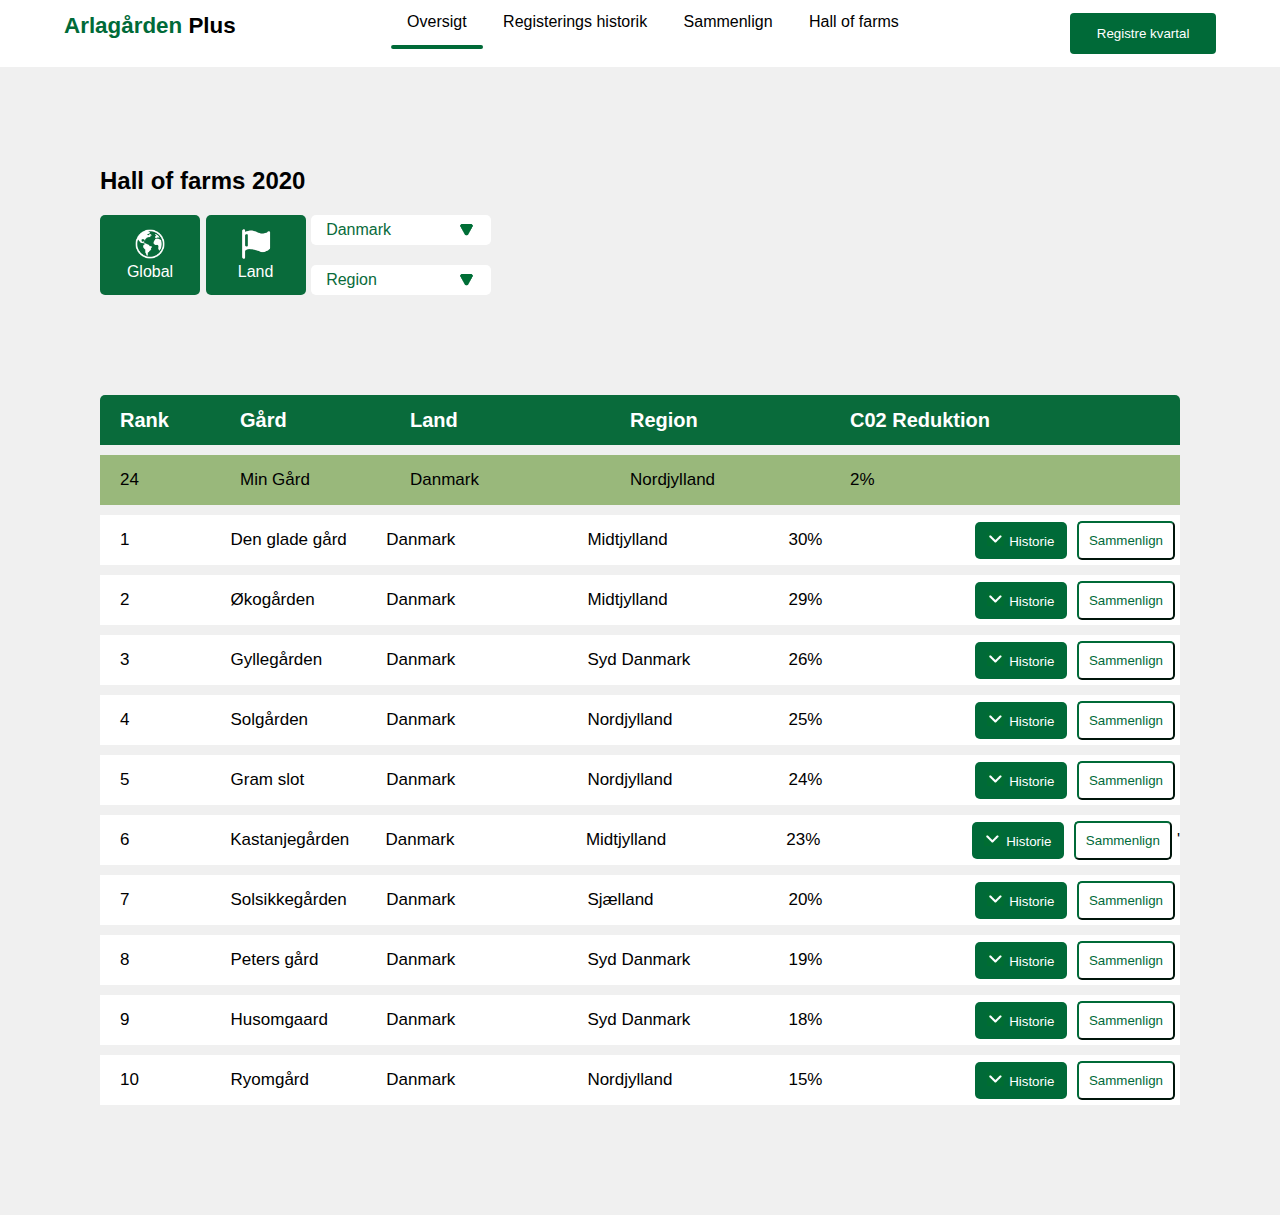
==== hall-of-farms.html @ 29dc4405 "Update hall-of-farms.html" ====
<!DOCTYPE html>
<html lang="en">

<head>
    <meta http-equiv="Content-Type" content="text/html; charset=utf-8" />
    <meta name="description" content="" />
    <meta name="author" content="" />
    <meta name="viewport"
        content="user-scalable=no, initial-scale=1.0, maximum-scale=1.0, minimum-scale=1.0, width=device-width" />
    <title>Arlagården Plus</title>
    <link href="./css/hall-of-farms.css" rel="stylesheet" />
</head>

<body>


    <header>
        <p class="header-logo">Arlagården <span>Plus</span></p>

        <ul id="headernav" class="header-nav">
            <li class="selected"><a href="#oversigt" class="nav-links">Oversigt</a></li>
            <li><a href="#registerings-historik" class="nav-links">Registerings historik</a> </li>
            <li><a href="#sammenlign" class="nav-links">Sammenlign</a> </li>
            <li><a href="#hall-of-farms" class="nav-links">Hall of farms</a></li>
            <div id="navSelection" class="selection"></div>
        </ul>

        <button class="btn main-btn">Registre kvartal</button>
    </header>

    <div class="grid-box">

        <div class="grid-item item1">
            <h2>Hall of farms 2020</h2>
        </div>

        <div class="grid-item item2">
            <button type="button" id="button"><img src="images/global-icon.png" id="icon"
                    alt="flag-icon"><br>Global</button>
        </div>

        <div class="grid-item item3">
            <button type="button" id="button"><img src="images/flag-icon.png" id="icon"
                    alt="flag-icon"><br>Land</button>
        </div>

        <div class="grid-item item4">
            <div class="dropdown">
                <button onclick="dropDownFunction()" class="dropbtn">Danmark<img src="images/arrow.png" id="arrow-icon"
                        alt="arrow"></button>
                <div id="myDropdown" class="dropdown-content">
                    <a href="#">Danmark</a>
                    <a href="#">Tyskland</a>
                    <a href="#">Sverige</a>
                    <a href="#">Norge</a>
                </div>
            </div>
        </div>

        <div class="grid-item item5">
            <div class="dropdown">
                <button onclick="dropDownFunction2()" class="dropbtn">Region<img src="images/arrow.png" id="arrow-icon"
                        alt="arrow"></button>
                <div id="myDropdown2" class="dropdown-content">
                    <a href="#">Nordjylland</a>
                    <a href="#">Midtjylland</a>
                    <a href="#">Syd Danmark</a>
                    <a href="#">Sjælland</a>
                </div>
            </div>
        </div>
        <div class="grid-item item6">
            <div class="flex-container">
                <div style="flex-basis: 100px"><b>Rank</b></div>
                <div><b>Gård</b></div>
                <div style="flex-basis: 200px"><b>Land</b></div>
                <div style="flex-basis: 200px"><b>Region</b></div>
                <div style="flex-basis: 200px"><b>C02 Reduktion</b></div>
            </div>
            <div class="grid-item item6">
                <div class="flex-container2">
                    <div style="flex-basis: 100px">24</div>
                    <div>Min Gård</div>
                    <div style="flex-basis: 200px">Danmark</div>
                    <div style="flex-basis: 200px">Nordjylland</div>
                    <div style="flex-basis: 200px">2%</div>
                </div>
            </div>
            <div class="grid-item item6">
                <div class="flex-container3">
                    <div style="flex-basis: 100px">1</div>
                    <div>Den glade gård</div>
                    <div style="flex-basis: 200px">Danmark</div>
                    <div style="flex-basis: 200px">Midtjylland</div>
                    <div style="flex-basis: 200px">30%</div>
                    <button type="button" id="rank-btn1"><img src="images/arrow2.png" id="arrow-icon2"
                            alt="arrow">Historie</button>
                    <button type="button" id="rank-btn2">Sammenlign</button>
                </div>
            </div>
            <div class="grid-item item6">
                <div class="flex-container3">
                    <div style="flex-basis: 100px">2</div>
                    <div>Økogården</div>
                    <div style=" flex-basis: 200px">Danmark</div>
                    <div style="flex-basis: 200px">Midtjylland</div>
                    <div style="flex-basis: 200px">29%</div>
                    <button type="button" id="rank-btn1"><img src="images/arrow2.png" id="arrow-icon2"
                            alt="arrow">Historie</button>
                    <button type="button" id="rank-btn2">Sammenlign</button>
                </div>
            </div>
            <div class="grid-item item6">
                <div class="flex-container3">
                    <div style="flex-basis: 100px">3</div>
                    <div>Gyllegården</div>
                    <div style=" flex-basis: 200px">Danmark</div>
                    <div style="flex-basis: 200px">Syd Danmark</div>
                    <div style="flex-basis: 200px">26%</div>
                    <button type="button" id="rank-btn1"><img src="images/arrow2.png" id="arrow-icon2"
                            alt="arrow">Historie</button>
                    <button type="button" id="rank-btn2">Sammenlign</button>
                </div>
            </div>
            <div class="grid-item item6">
                <div class="flex-container3">
                    <div style="flex-basis: 100px">4</div>
                    <div>Solgården</div>
                    <div style=" flex-basis: 200px">Danmark</div>
                    <div style="flex-basis: 200px">Nordjylland</div>
                    <div style="flex-basis: 200px">25%</div>
                    <button type="button" id="rank-btn1"><img src="images/arrow2.png" id="arrow-icon2"
                            alt="arrow">Historie</button>
                    <button type="button" id="rank-btn2">Sammenlign</button>
                </div>
            </div>
            <div class="grid-item item6">
                <div class="flex-container3">
                    <div style="flex-basis: 100px">5</div>
                    <div>Gram slot</div>
                    <div style=" flex-basis: 200px">Danmark</div>
                    <div style="flex-basis: 200px">Nordjylland</div>
                    <div style="flex-basis: 200px">24%</div>
                    <button type="button" id="rank-btn1"><img src="images/arrow2.png" id="arrow-icon2"
                            alt="arrow">Historie</button>
                    <button type="button" id="rank-btn2">Sammenlign</button>
                </div>
            </div>
            <div class="grid-item item6">
                <div class="flex-container3">
                    <div style="flex-basis: 100px">6</div>
                    <div>Kastanjegården</div>
                    <div style="flex-basis: 200px">Danmark</div>
                    <div style="flex-basis: 200px">Midtjylland</div>
                    <div style="flex-basis: 200px">23%</div><button type="button" id="rank-btn1"><img
                            src="images/arrow2.png" id="arrow-icon2" alt="arrow">Historie</button>
                    <button type="button" id="rank-btn2">Sammenlign</button>'
                </div>
            </div>
            <div class="grid-item item6">
                <div class="flex-container3">
                    <div style="flex-basis: 100px">7</div>
                    <div>Solsikkegården</div>
                    <div style="flex-basis: 200px">Danmark</div>
                    <div style="flex-basis: 200px">Sjælland</div>
                    <div style="flex-basis: 200px">20%</div>
                    <button type="button" id="rank-btn1"><img src="images/arrow2.png" id="arrow-icon2"
                            alt="arrow">Historie</button>
                    <button type="button" id="rank-btn2">Sammenlign</button>
                </div>
            </div>
            <div class="grid-item item6">
                <div class="flex-container3">
                    <div style="flex-basis: 100px">8</div>
                    <div>Peters gård</div>
                    <div style="flex-basis: 200px">Danmark</div>
                    <div style="flex-basis: 200px">Syd Danmark</div>
                    <div style="flex-basis: 200px">19%</div>
                    <button type="button" id="rank-btn1"><img src="images/arrow2.png" id="arrow-icon2"
                            alt="arrow">Historie</button>
                    <button type="button" id="rank-btn2">Sammenlign</button>
                </div>
            </div>
            <div class="grid-item item6">
                <div class="flex-container3">
                    <div style="flex-basis: 100px">9</div>
                    <div>Husomgaard</div>
                    <div style="flex-basis: 200px">Danmark</div>
                    <div style="flex-basis: 200px">Syd Danmark</div>
                    <div style="flex-basis: 200px">18%</div>
                    <button type="button" id="rank-btn1"><img src="images/arrow2.png" id="arrow-icon2"
                            alt="arrow">Historie</button>
                    <button type="button" id="rank-btn2">Sammenlign</button>
                </div>
            </div>
            <div class="grid-item item6">
                <div class="flex-container3">
                    <div style="flex-basis: 100px">10</div>
                    <div>Ryomgård</div>
                    <div style="flex-basis: 200px">Danmark</div>
                    <div style="flex-basis: 200px">Nordjylland</div>
                    <div style="flex-basis: 200px">15%</div>
                    <button type="button" id="rank-btn1"><img src="images/arrow2.png" id="arrow-icon2"
                            alt="arrow">Historie</button>
                    <button type="button" id="rank-btn2">Sammenlign</button>
                </div>
            </div>
        </div>
    </div>

    <script src="./js/main.js"></script>
    <script src="./js/hall-of-farms.js"></script>
</body>

</html>
---- css/hall-of-farms.css ----
/* CSS Default */
:root {

    --font-heading: 'Arla Strong', "Monserrat", "Roboto", "Arial", sans-serif;
    --font-paragrath: "Arla Interface", Helvetica, Arial, sans-serif;
    --sm-fs: 1rem;
    --ns-fs: 1.25rem;
    --bg-fs: 1.25rem;

    --bg-color: #F0F0F0;
    --main-dark: #006A38;
    --main-normal: #619661;
    --main-light: #99B87B;
}


* {
    margin: 0;
    padding: 0;
    box-sizing: border-box;
}

body {
    font-family: "Arla Interface", Helvetica, Arial, sans-serif;
    font-size: var(--sm-fs);
    background-color: var(--bg-color);
}

.header-logo {
    font-size: 1.4rem;
    color: var(--main-dark); 
    font-weight: 700;
}

.header-logo span {
    color: black; 
}

header {
    padding: .8rem 4rem;
    background-color: white;
    width: 100%;
    display: flex;
    justify-content: space-between;
}

ul {
    list-style-type: none;
}

header li {
    display: inline-block;
    padding: 0 1em;
}

.btn{
    background-color: var(--main-dark);
    color: white;
    border-radius: 4px;
    border: none;
    padding: 1em 2em;
    display: flex;
    align-items: center;
}

.btn > img {
    margin-left: 1em;
    height: 1em;
}

.header-nav {
    display: block;
    /* position: relative; */
    /* overflow: hidden; */
}

.nav-links {
    color: black;
    text-decoration: none;
    position: relative;
}

.selection {
    position: absolute;
    background-color: var(--main-dark);
    width: 30%;
    left: 0%;
    height: 4px;
    /* bottom: -.8em; */
    top: 45px;
    border-radius: 2px;
    user-select: none;
    
}

.nav-links:hover {
    color: var(--main-dark);
}

.grid-box {
    display: grid;
    margin: 100px;
    row-gap: 20px;
}

.item1 {
    grid-column: 1 / span 2;
    grid-row: 1;
}

.item2 {
    grid-column: 1;
    grid-row: 2 / span 2;
}

.item3 {
    grid-column: 2;
    grid-row: 2 / span 2;
}

.item4 {
    grid-column: 3 / span 2;
    grid-row: 2;
}

.item5 {
    grid-column: 3 / span 2;
    grid-row: 3;
}

.item6 {
    grid-column: 1 / span 20;
    grid-row: 8;
}

#button {
    color: white;
    background-color: #096B3B;
    font-size: 16px;
    border: none;
    border-radius: 5px;
    width: 100px;
    height: 80px;
    cursor: pointer;
}

#icon {
    width: 30px;
}

#arrow-icon {
    height: 17px;
    float: right;
    padding-right: 15px;
}

#arrow-icon2 {
    height: 14px;
    margin-right: 5px;
}

/* Dropdown Button */
.dropbtn {
  background-color: white;
  color: #096B3B;
  font-size: 16px;
  text-align: left;
  padding-left: 15px;
  border-radius: 5px;
  border: none;
  cursor: pointer;
  width: 180px;
  height: 30px;
}

.dropbtn:hover, .dropbtn:focus {
  background-color: white;
}

.dropdown {
  position: relative;
  display: inline-block;
}

.dropdown-content {
  display: none;
  position: absolute;
  background-color: #f1f1f1;
  min-width: 160px;
  box-shadow: 0px 8px 16px 0px rgba(0,0,0,0.2);
  z-index: 1;
}

.dropdown-content a {
  color: black;
  padding: 12px 16px;
  text-decoration: none;
  display: block;
}

.dropdown-content a:hover {background-color: #ddd}

.show {display:block;}

/* rank liste */
.flex-container {
  display: flex;
  align-items: stretch;
  background-color: #096B3B;
  height: 50px;
  border-radius: 5px 5px 0px 0px;
  margin-bottom: 10px;
}

.flex-container > div {
  color: white;
  width: 150px;
  line-height: 50px;
  font-size: 20px;
  margin-left: 20px;
}

.flex-container2 {
  display: flex;
  align-items: stretch;
  background-color: #99B87B;
  height: 50px;
  margin-bottom: 10px;
}

.flex-container2 > div {
  width: 150px;
  line-height: 50px;
  font-size: 17px;
  margin-left: 20px;
}

.flex-container3 {
  display: flex;
  align-items: center;
  background-color: white;
  height: 50px;
  margin-bottom: 10px;
}

.flex-container3 > div {
  width: 150px;
  line-height: 50px;
  font-size: 17px;
  margin-left: 20px;
}

#rank-btn1 {
    background-color: #006A38;
    color: white;
    margin: 5px;
    padding: 10px;
    border: none;
    border-radius: 5px;
    width: 100px;
    cursor: pointer;
}

#rank-btn2 {
    background-color:white;
    color: #006A38;
    margin: 5px;
    padding: 10px;
    border-color: #006A38;
    border-radius: 5px;
    width: 100px;
    cursor: pointer;
}
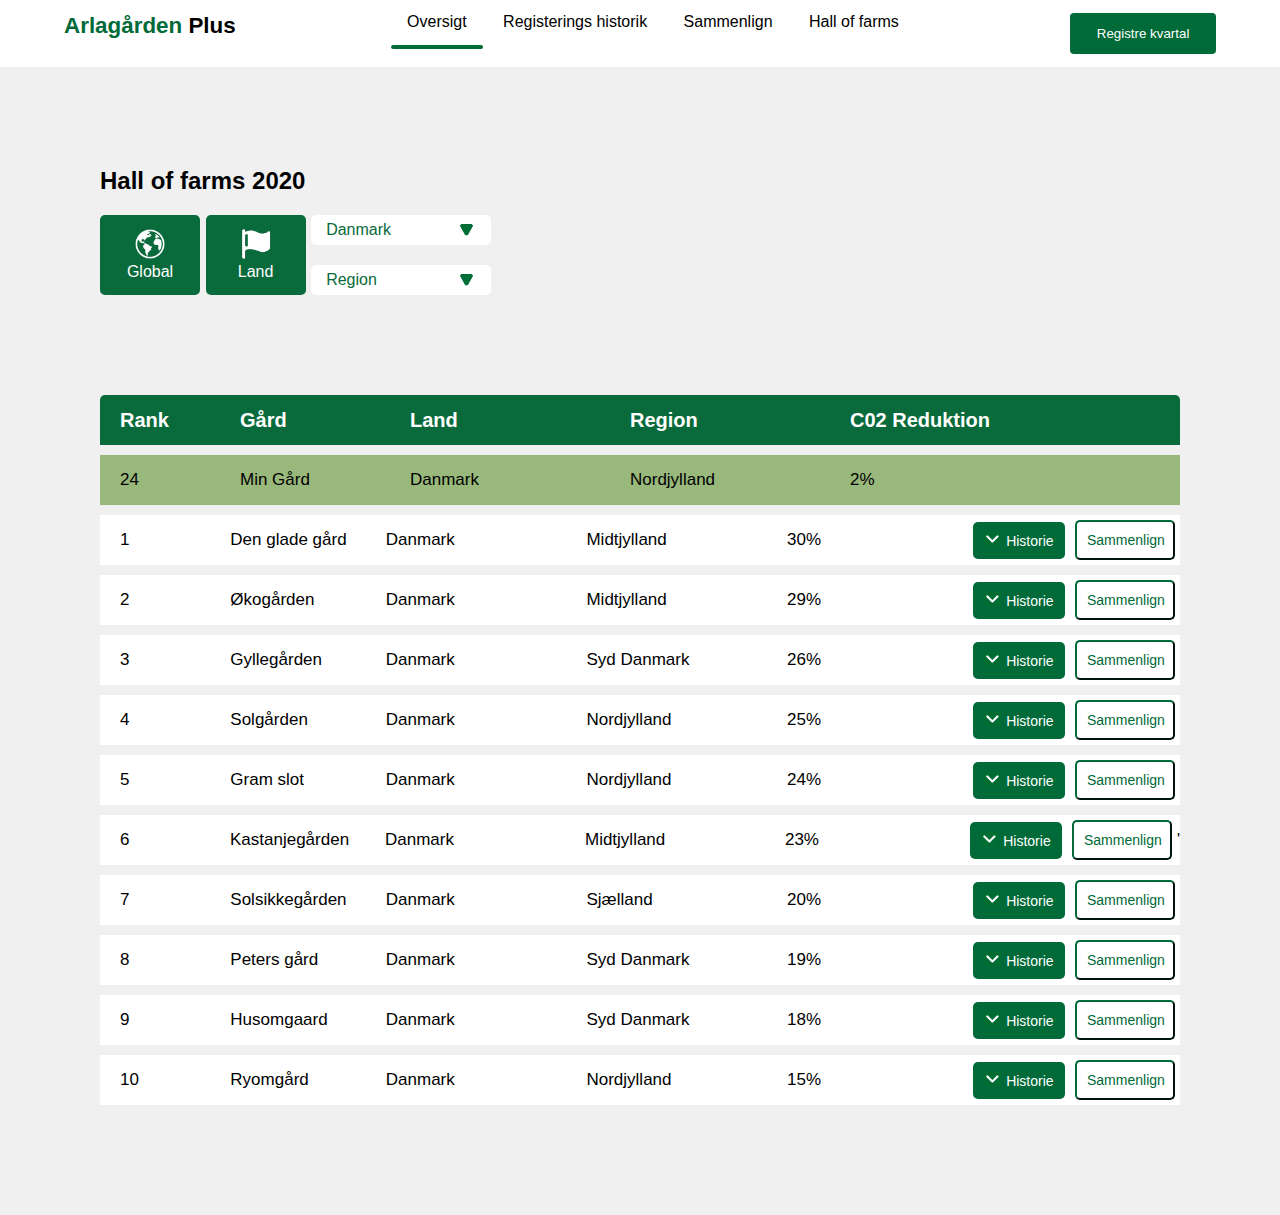
==== commit 22ef8ed3: "css hall of farms" ====
--- a/hall-of-farms.html
+++ b/hall-of-farms.html
@@ -7,7 +7,7 @@
     <meta name="author" content="" />
     <meta name="viewport"
         content="user-scalable=no, initial-scale=1.0, maximum-scale=1.0, minimum-scale=1.0, width=device-width" />
-    <title>Arlagården Plus</title>
+    <title>Arlagården Plus - Hall of farms</title>
     <link href="./css/hall-of-farms.css" rel="stylesheet" />
 </head>
 
@@ -209,6 +209,7 @@
     </div>
 
     <script src="./js/main.js"></script>
+    <script src="./js/navigation.js"></script>
     <script src="./js/hall-of-farms.js"></script>
 </body>
 
--- a/css/hall-of-farms.css
+++ b/css/hall-of-farms.css
@@ -255,6 +255,7 @@
     color: white;
     margin: 5px;
     padding: 10px;
+    font-size: 14px;
     border: none;
     border-radius: 5px;
     width: 100px;
@@ -266,6 +267,7 @@
     color: #006A38;
     margin: 5px;
     padding: 10px;
+    font-size: 14px;
     border-color: #006A38;
     border-radius: 5px;
     width: 100px;
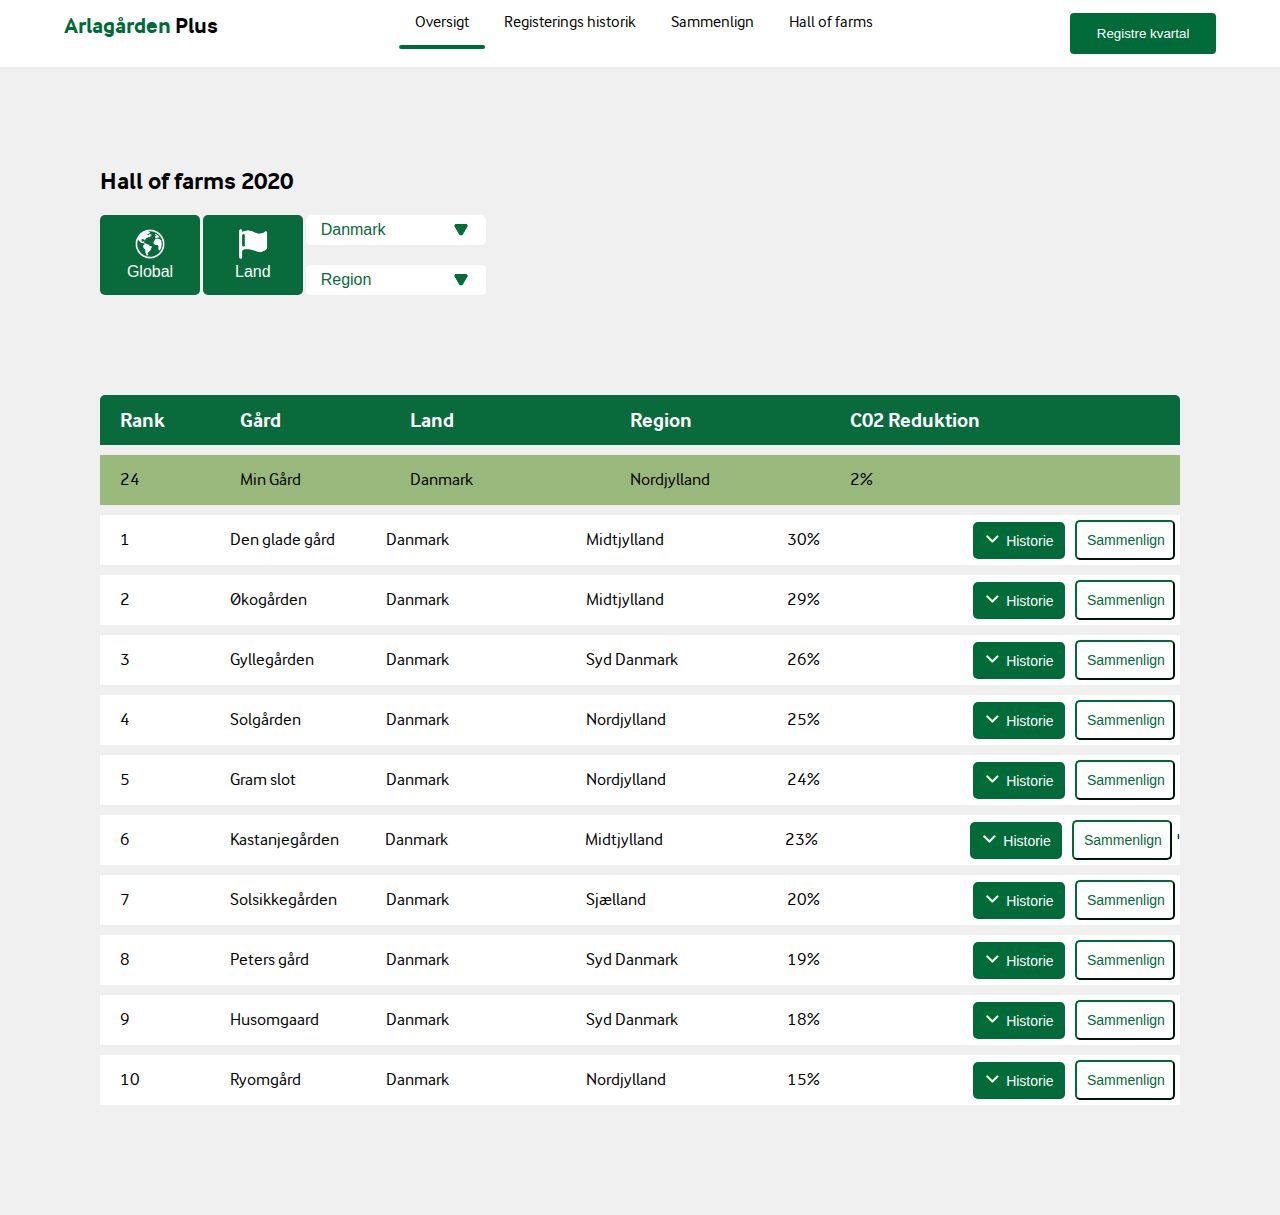
==== commit 7d616b4f: "Fontsadded" ====
--- a/hall-of-farms.html
+++ b/hall-of-farms.html
@@ -9,6 +9,7 @@
         content="user-scalable=no, initial-scale=1.0, maximum-scale=1.0, minimum-scale=1.0, width=device-width" />
     <title>Arlagården Plus - Hall of farms</title>
     <link href="./css/hall-of-farms.css" rel="stylesheet" />
+     <link href="./css/font-face.css" rel="stylesheet" />
 </head>
 
 <body>
--- a/css/font-face.css
+++ b/css/font-face.css
@@ -0,0 +1,44 @@
+@font-face {
+  font-family: Arla InterFace;
+  src: url(../fonts/ArlaInterFace-Light.woff2) format("woff2"),
+    url(../fonts/ArlaInterFace-Light.woff) format("woff");
+  font-weight: 300;
+  font-style: normal;
+  font-display: swap
+}
+
+@font-face {
+  font-family: Arla InterFace;
+  src: url(../fonts/ArlaInterFace-Regular.woff2) format("woff2"),
+    url(../fonts/ArlaInterFace-Regular.woff) format("woff");
+  font-weight: 400;
+  font-style: normal;
+  font-display: swap
+}
+
+@font-face {
+  font-family: Arla InterFace;
+  src: url(../fonts/ArlaInterFace-Bold.woff2) format("woff2"),
+    url(../fonts/ArlaInterFace-Bold.woff) format("woff");
+  font-weight: 700;
+  font-style: normal;
+  font-display: swap
+}
+
+@font-face {
+  font-family: ARLA STRONG;
+  src: url(../fonts/ARLASTRONG-Regular.woff2) format("woff2"),
+    url(../fonts/ARLASTRONG-Regular.woff) format("woff");
+  font-weight: 400;
+  font-style: normal;
+  font-display: swap
+}
+
+@font-face {
+  font-family: ARLA STRONG Mono;
+  src: url(../fonts/ARLASTRONG-Mono.woff2) format("woff2"),
+    url(../fonts/ARLASTRONG-Mono.woff) format("woff");
+  font-weight: 400;
+  font-style: normal;
+  font-display: swap
+}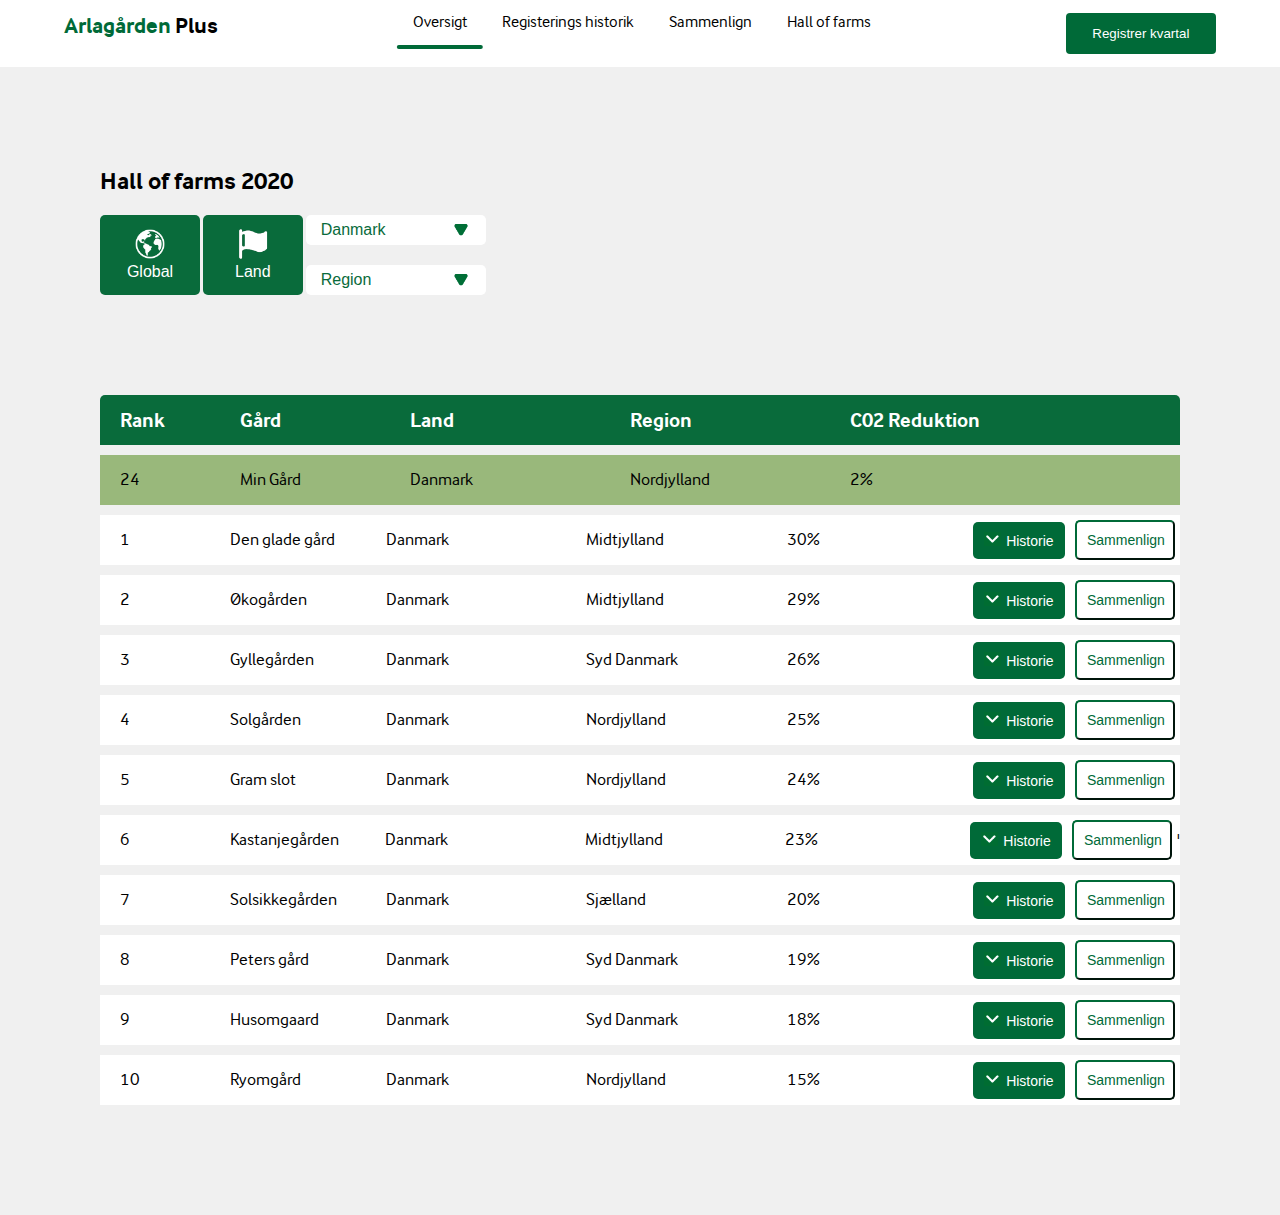
==== commit a6e5383c: "Lille staverettelse" ====
--- a/hall-of-farms.html
+++ b/hall-of-farms.html
@@ -9,7 +9,7 @@
         content="user-scalable=no, initial-scale=1.0, maximum-scale=1.0, minimum-scale=1.0, width=device-width" />
     <title>Arlagården Plus - Hall of farms</title>
     <link href="./css/hall-of-farms.css" rel="stylesheet" />
-     <link href="./css/font-face.css" rel="stylesheet" />
+    <link href="./css/font-face.css" rel="stylesheet" />
 </head>
 
 <body>
@@ -26,7 +26,7 @@
             <div id="navSelection" class="selection"></div>
         </ul>
 
-        <button class="btn main-btn">Registre kvartal</button>
+        <button class="btn main-btn">Registrer kvartal</button>
     </header>
 
     <div class="grid-box">
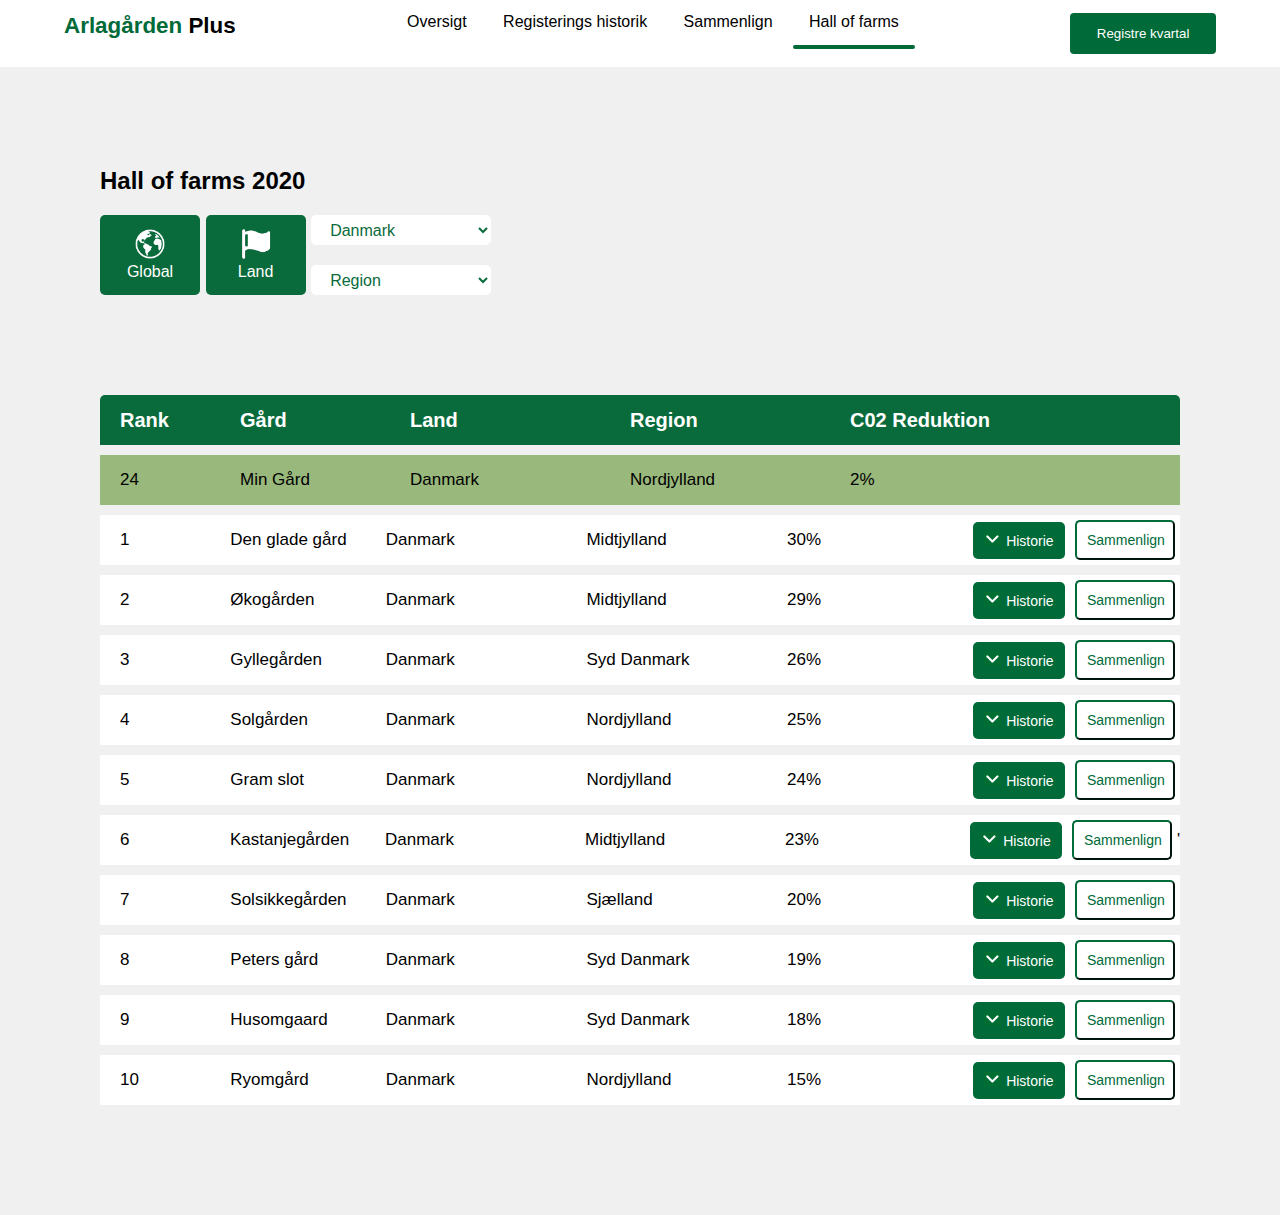
==== commit 5b6bfc2c: "Hall-of-farms-dropdown-buttons" ====
--- a/hall-of-farms.html
+++ b/hall-of-farms.html
@@ -9,7 +9,6 @@
         content="user-scalable=no, initial-scale=1.0, maximum-scale=1.0, minimum-scale=1.0, width=device-width" />
     <title>Arlagården Plus - Hall of farms</title>
     <link href="./css/hall-of-farms.css" rel="stylesheet" />
-    <link href="./css/font-face.css" rel="stylesheet" />
 </head>
 
 <body>
@@ -19,14 +18,14 @@
         <p class="header-logo">Arlagården <span>Plus</span></p>
 
         <ul id="headernav" class="header-nav">
-            <li class="selected"><a href="#oversigt" class="nav-links">Oversigt</a></li>
+            <li><a href="oversigt.html" class="nav-links">Oversigt</a></li>
             <li><a href="#registerings-historik" class="nav-links">Registerings historik</a> </li>
             <li><a href="#sammenlign" class="nav-links">Sammenlign</a> </li>
-            <li><a href="#hall-of-farms" class="nav-links">Hall of farms</a></li>
+            <li class="selected"><a href="#hall-of-farms" class="nav-links">Hall of farms</a></li>
             <div id="navSelection" class="selection"></div>
         </ul>
 
-        <button class="btn main-btn">Registrer kvartal</button>
+        <button class="btn main-btn">Registre kvartal</button>
     </header>
 
     <div class="grid-box">
@@ -36,40 +35,40 @@
         </div>
 
         <div class="grid-item item2">
-            <button type="button" id="button"><img src="images/global-icon.png" id="icon"
+            <button onclick="hideOptionFunction()" class="button"><img src="images/global-icon.png" class="icon"
                     alt="flag-icon"><br>Global</button>
         </div>
 
         <div class="grid-item item3">
-            <button type="button" id="button"><img src="images/flag-icon.png" id="icon"
+            <button onclick="showOptionFunction()" class="button"><img src="images/flag-icon.png" class="icon"
                     alt="flag-icon"><br>Land</button>
         </div>
 
-        <div class="grid-item item4">
-            <div class="dropdown">
-                <button onclick="dropDownFunction()" class="dropbtn">Danmark<img src="images/arrow.png" id="arrow-icon"
-                        alt="arrow"></button>
-                <div id="myDropdown" class="dropdown-content">
-                    <a href="#">Danmark</a>
-                    <a href="#">Tyskland</a>
-                    <a href="#">Sverige</a>
-                    <a href="#">Norge</a>
-                </div>
-            </div>
-        </div>
-
-        <div class="grid-item item5">
-            <div class="dropdown">
-                <button onclick="dropDownFunction2()" class="dropbtn">Region<img src="images/arrow.png" id="arrow-icon"
-                        alt="arrow"></button>
-                <div id="myDropdown2" class="dropdown-content">
-                    <a href="#">Nordjylland</a>
-                    <a href="#">Midtjylland</a>
-                    <a href="#">Syd Danmark</a>
-                    <a href="#">Sjælland</a>
-                </div>
-            </div>
-        </div>
+
+        <div class="grid-item item4 country">
+            <form action="/action_page.php">
+                <select name="land" class="dropbtn">
+                    <option value="Danmark">Danmark</option>
+                    <option value="Tyskland">Tyskland</option>
+                    <option value="Sverige">Sverige</option>
+                    <option value="Norge">Norge</option>
+                </select>
+            </form>
+        </div>
+
+        <div class="grid-item item5 country">
+            <form action="/action_page.php">
+                <select name="region" class="dropbtn">
+                    <option value="Region">Region</option>
+                    <option value="Nordjylland">Nordjylland</option>
+                    <option value="Midtjylland">Midtjylland</option>
+                    <option value="Syd Danmark">Syd Danmark</option>
+                    <option value="Sjælland">Sjælland</option>
+                </select>
+            </form>
+        </div>
+
+
         <div class="grid-item item6">
             <div class="flex-container">
                 <div style="flex-basis: 100px"><b>Rank</b></div>
@@ -94,9 +93,9 @@
                     <div style="flex-basis: 200px">Danmark</div>
                     <div style="flex-basis: 200px">Midtjylland</div>
                     <div style="flex-basis: 200px">30%</div>
-                    <button type="button" id="rank-btn1"><img src="images/arrow2.png" id="arrow-icon2"
-                            alt="arrow">Historie</button>
-                    <button type="button" id="rank-btn2">Sammenlign</button>
+                    <button type="button" class="rank-btn1"><img src="images/arrow2.png" class="arrow-icon2"
+                            alt="arrow">Historie</button>
+                    <button type="button" class="rank-btn2">Sammenlign</button>
                 </div>
             </div>
             <div class="grid-item item6">
@@ -106,9 +105,9 @@
                     <div style=" flex-basis: 200px">Danmark</div>
                     <div style="flex-basis: 200px">Midtjylland</div>
                     <div style="flex-basis: 200px">29%</div>
-                    <button type="button" id="rank-btn1"><img src="images/arrow2.png" id="arrow-icon2"
-                            alt="arrow">Historie</button>
-                    <button type="button" id="rank-btn2">Sammenlign</button>
+                    <button type="button" class="rank-btn1"><img src="images/arrow2.png" class="arrow-icon2"
+                            alt="arrow">Historie</button>
+                    <button type="button" class="rank-btn2">Sammenlign</button>
                 </div>
             </div>
             <div class="grid-item item6">
@@ -118,9 +117,9 @@
                     <div style=" flex-basis: 200px">Danmark</div>
                     <div style="flex-basis: 200px">Syd Danmark</div>
                     <div style="flex-basis: 200px">26%</div>
-                    <button type="button" id="rank-btn1"><img src="images/arrow2.png" id="arrow-icon2"
-                            alt="arrow">Historie</button>
-                    <button type="button" id="rank-btn2">Sammenlign</button>
+                    <button type="button" class="rank-btn1"><img src="images/arrow2.png" class="arrow-icon2"
+                            alt="arrow">Historie</button>
+                    <button type="button" class="rank-btn2">Sammenlign</button>
                 </div>
             </div>
             <div class="grid-item item6">
@@ -130,9 +129,9 @@
                     <div style=" flex-basis: 200px">Danmark</div>
                     <div style="flex-basis: 200px">Nordjylland</div>
                     <div style="flex-basis: 200px">25%</div>
-                    <button type="button" id="rank-btn1"><img src="images/arrow2.png" id="arrow-icon2"
-                            alt="arrow">Historie</button>
-                    <button type="button" id="rank-btn2">Sammenlign</button>
+                    <button type="button" class="rank-btn1"><img src="images/arrow2.png" class="arrow-icon2"
+                            alt="arrow">Historie</button>
+                    <button type="button" class="rank-btn2">Sammenlign</button>
                 </div>
             </div>
             <div class="grid-item item6">
@@ -142,9 +141,9 @@
                     <div style=" flex-basis: 200px">Danmark</div>
                     <div style="flex-basis: 200px">Nordjylland</div>
                     <div style="flex-basis: 200px">24%</div>
-                    <button type="button" id="rank-btn1"><img src="images/arrow2.png" id="arrow-icon2"
-                            alt="arrow">Historie</button>
-                    <button type="button" id="rank-btn2">Sammenlign</button>
+                    <button type="button" class="rank-btn1"><img src="images/arrow2.png" class="arrow-icon2"
+                            alt="arrow">Historie</button>
+                    <button type="button" class="rank-btn2">Sammenlign</button>
                 </div>
             </div>
             <div class="grid-item item6">
@@ -153,9 +152,9 @@
                     <div>Kastanjegården</div>
                     <div style="flex-basis: 200px">Danmark</div>
                     <div style="flex-basis: 200px">Midtjylland</div>
-                    <div style="flex-basis: 200px">23%</div><button type="button" id="rank-btn1"><img
-                            src="images/arrow2.png" id="arrow-icon2" alt="arrow">Historie</button>
-                    <button type="button" id="rank-btn2">Sammenlign</button>'
+                    <div style="flex-basis: 200px">23%</div><button type="button" class="rank-btn1"><img
+                            src="images/arrow2.png" class="arrow-icon2" alt="arrow">Historie</button>
+                    <button type="button" class="rank-btn2">Sammenlign</button>'
                 </div>
             </div>
             <div class="grid-item item6">
@@ -165,9 +164,9 @@
                     <div style="flex-basis: 200px">Danmark</div>
                     <div style="flex-basis: 200px">Sjælland</div>
                     <div style="flex-basis: 200px">20%</div>
-                    <button type="button" id="rank-btn1"><img src="images/arrow2.png" id="arrow-icon2"
-                            alt="arrow">Historie</button>
-                    <button type="button" id="rank-btn2">Sammenlign</button>
+                    <button type="button" class="rank-btn1"><img src="images/arrow2.png" class="arrow-icon2"
+                            alt="arrow">Historie</button>
+                    <button type="button" class="rank-btn2">Sammenlign</button>
                 </div>
             </div>
             <div class="grid-item item6">
@@ -177,9 +176,9 @@
                     <div style="flex-basis: 200px">Danmark</div>
                     <div style="flex-basis: 200px">Syd Danmark</div>
                     <div style="flex-basis: 200px">19%</div>
-                    <button type="button" id="rank-btn1"><img src="images/arrow2.png" id="arrow-icon2"
-                            alt="arrow">Historie</button>
-                    <button type="button" id="rank-btn2">Sammenlign</button>
+                    <button type="button" class="rank-btn1"><img src="images/arrow2.png" class="arrow-icon2"
+                            alt="arrow">Historie</button>
+                    <button type="button" class="rank-btn2">Sammenlign</button>
                 </div>
             </div>
             <div class="grid-item item6">
@@ -189,9 +188,9 @@
                     <div style="flex-basis: 200px">Danmark</div>
                     <div style="flex-basis: 200px">Syd Danmark</div>
                     <div style="flex-basis: 200px">18%</div>
-                    <button type="button" id="rank-btn1"><img src="images/arrow2.png" id="arrow-icon2"
-                            alt="arrow">Historie</button>
-                    <button type="button" id="rank-btn2">Sammenlign</button>
+                    <button type="button" class="rank-btn1"><img src="images/arrow2.png" class="arrow-icon2"
+                            alt="arrow">Historie</button>
+                    <button type="button" class="rank-btn2">Sammenlign</button>
                 </div>
             </div>
             <div class="grid-item item6">
@@ -201,9 +200,9 @@
                     <div style="flex-basis: 200px">Danmark</div>
                     <div style="flex-basis: 200px">Nordjylland</div>
                     <div style="flex-basis: 200px">15%</div>
-                    <button type="button" id="rank-btn1"><img src="images/arrow2.png" id="arrow-icon2"
-                            alt="arrow">Historie</button>
-                    <button type="button" id="rank-btn2">Sammenlign</button>
+                    <button type="button" class="rank-btn1"><img src="images/arrow2.png" class="arrow-icon2"
+                            alt="arrow">Historie</button>
+                    <button type="button" class="rank-btn2">Sammenlign</button>
                 </div>
             </div>
         </div>
--- a/css/hall-of-farms.css
+++ b/css/hall-of-farms.css
@@ -133,7 +133,7 @@
     grid-row: 8;
 }
 
-#button {
+.button {
     color: white;
     background-color: #096B3B;
     font-size: 16px;
@@ -144,17 +144,17 @@
     cursor: pointer;
 }
 
-#icon {
+.icon {
     width: 30px;
 }
 
-#arrow-icon {
+.arrow-icon {
     height: 17px;
     float: right;
     padding-right: 15px;
 }
 
-#arrow-icon2 {
+.arrow-icon2 {
     height: 14px;
     margin-right: 5px;
 }
@@ -173,34 +173,6 @@
   height: 30px;
 }
 
-.dropbtn:hover, .dropbtn:focus {
-  background-color: white;
-}
-
-.dropdown {
-  position: relative;
-  display: inline-block;
-}
-
-.dropdown-content {
-  display: none;
-  position: absolute;
-  background-color: #f1f1f1;
-  min-width: 160px;
-  box-shadow: 0px 8px 16px 0px rgba(0,0,0,0.2);
-  z-index: 1;
-}
-
-.dropdown-content a {
-  color: black;
-  padding: 12px 16px;
-  text-decoration: none;
-  display: block;
-}
-
-.dropdown-content a:hover {background-color: #ddd}
-
-.show {display:block;}
 
 /* rank liste */
 .flex-container {
@@ -250,7 +222,7 @@
   margin-left: 20px;
 }
 
-#rank-btn1 {
+.rank-btn1 {
     background-color: #006A38;
     color: white;
     margin: 5px;
@@ -262,7 +234,7 @@
     cursor: pointer;
 }
 
-#rank-btn2 {
+.rank-btn2 {
     background-color:white;
     color: #006A38;
     margin: 5px;
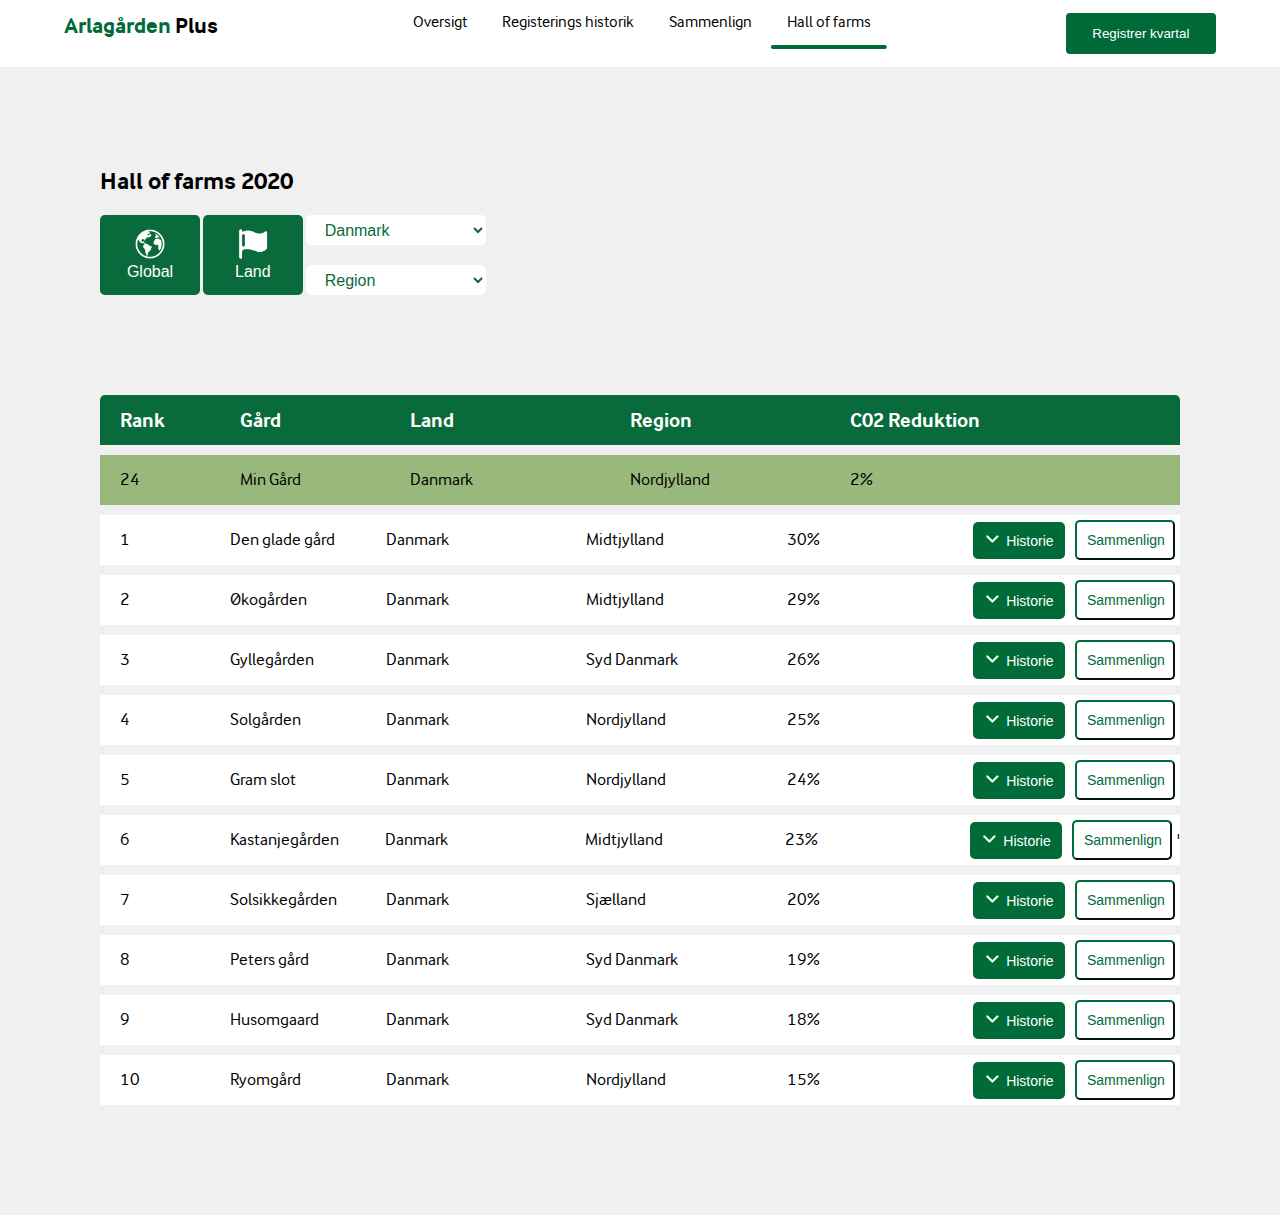
==== commit 37996311: "Merge branch 'main' of https://github.com/TheLoGgI/Arla-Project into main" ====
--- a/hall-of-farms.html
+++ b/hall-of-farms.html
@@ -9,6 +9,7 @@
         content="user-scalable=no, initial-scale=1.0, maximum-scale=1.0, minimum-scale=1.0, width=device-width" />
     <title>Arlagården Plus - Hall of farms</title>
     <link href="./css/hall-of-farms.css" rel="stylesheet" />
+    <link href="./css/font-face.css" rel="stylesheet" />
 </head>
 
 <body>
@@ -25,7 +26,7 @@
             <div id="navSelection" class="selection"></div>
         </ul>
 
-        <button class="btn main-btn">Registre kvartal</button>
+        <button class="btn main-btn">Registrer kvartal</button>
     </header>
 
     <div class="grid-box">
--- a/css/font-face.css
+++ b/css/font-face.css
@@ -0,0 +1,44 @@
+@font-face {
+  font-family: Arla InterFace;
+  src: url(../fonts/ArlaInterFace-Light.woff2) format("woff2"),
+    url(../fonts/ArlaInterFace-Light.woff) format("woff");
+  font-weight: 300;
+  font-style: normal;
+  font-display: swap
+}
+
+@font-face {
+  font-family: Arla InterFace;
+  src: url(../fonts/ArlaInterFace-Regular.woff2) format("woff2"),
+    url(../fonts/ArlaInterFace-Regular.woff) format("woff");
+  font-weight: 400;
+  font-style: normal;
+  font-display: swap
+}
+
+@font-face {
+  font-family: Arla InterFace;
+  src: url(../fonts/ArlaInterFace-Bold.woff2) format("woff2"),
+    url(../fonts/ArlaInterFace-Bold.woff) format("woff");
+  font-weight: 700;
+  font-style: normal;
+  font-display: swap
+}
+
+@font-face {
+  font-family: ARLA STRONG;
+  src: url(../fonts/ARLASTRONG-Regular.woff2) format("woff2"),
+    url(../fonts/ARLASTRONG-Regular.woff) format("woff");
+  font-weight: 400;
+  font-style: normal;
+  font-display: swap
+}
+
+@font-face {
+  font-family: ARLA STRONG Mono;
+  src: url(../fonts/ARLASTRONG-Mono.woff2) format("woff2"),
+    url(../fonts/ARLASTRONG-Mono.woff) format("woff");
+  font-weight: 400;
+  font-style: normal;
+  font-display: swap
+}